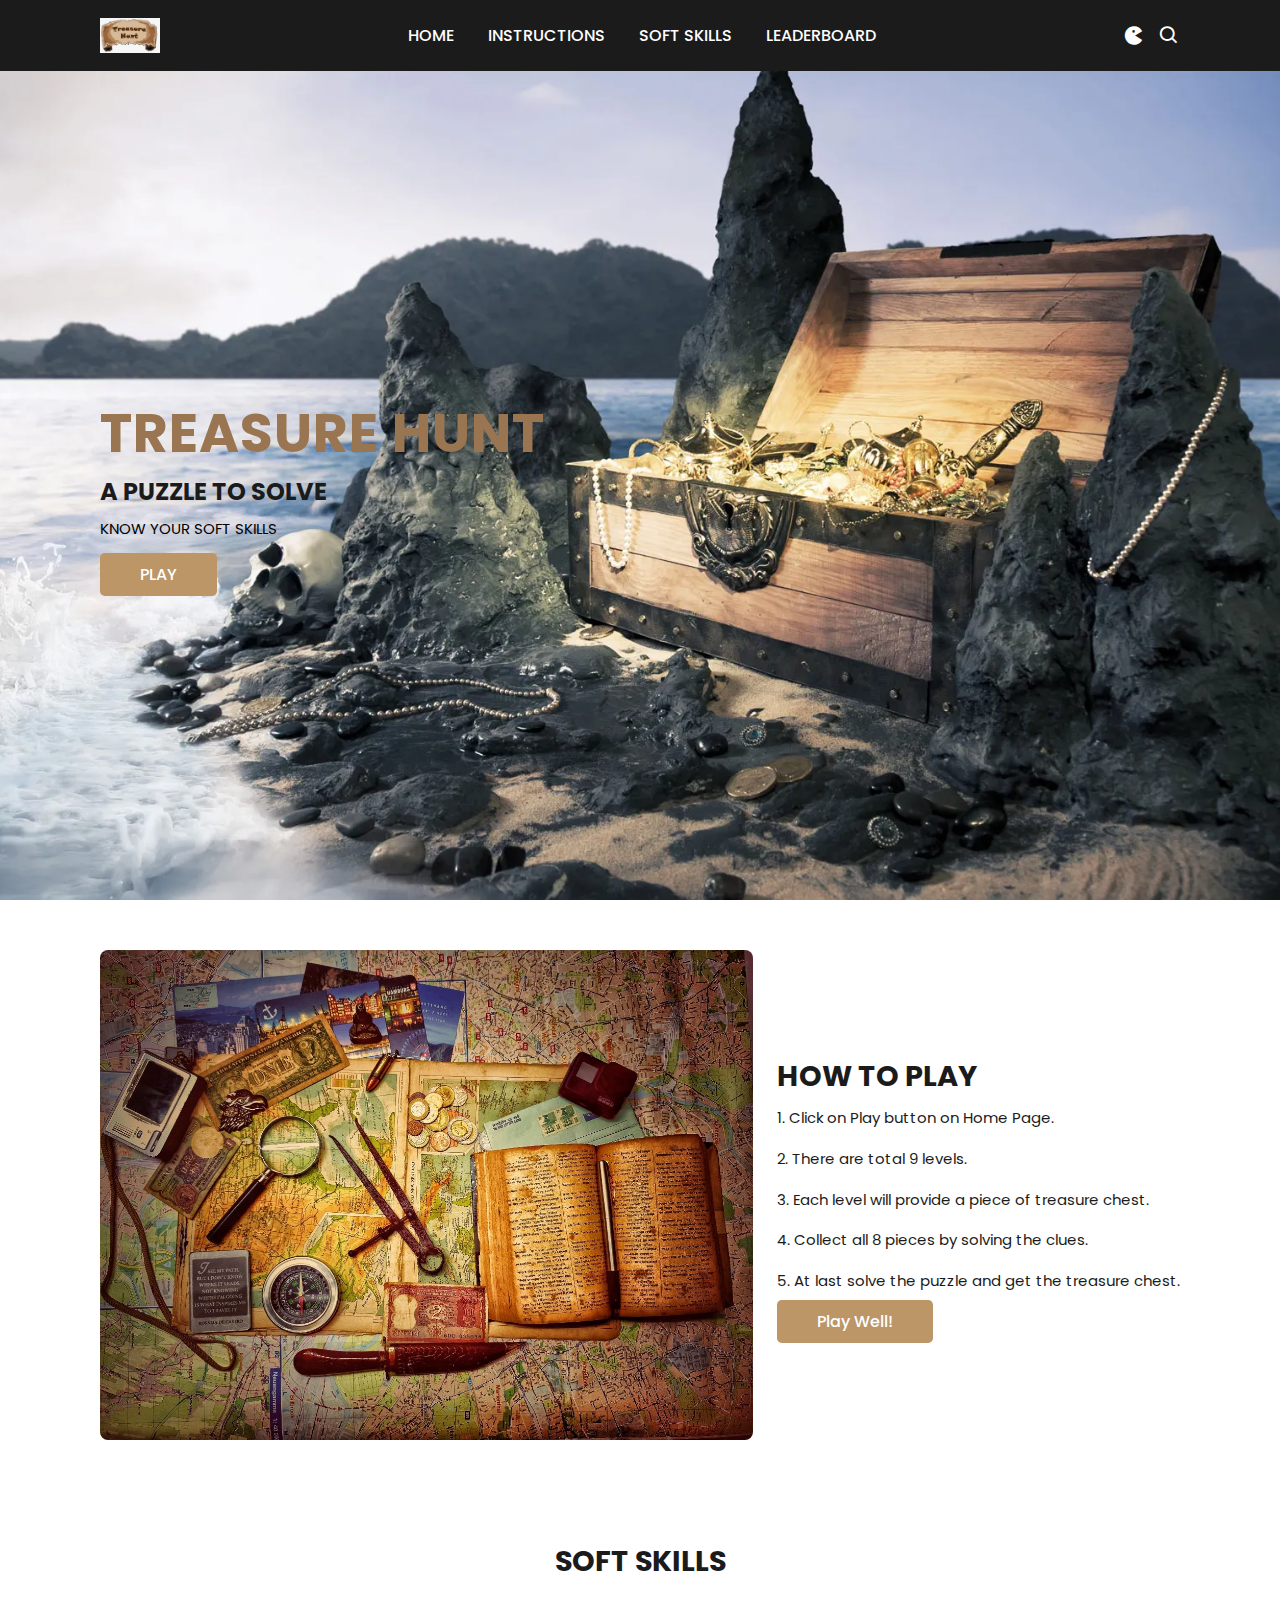
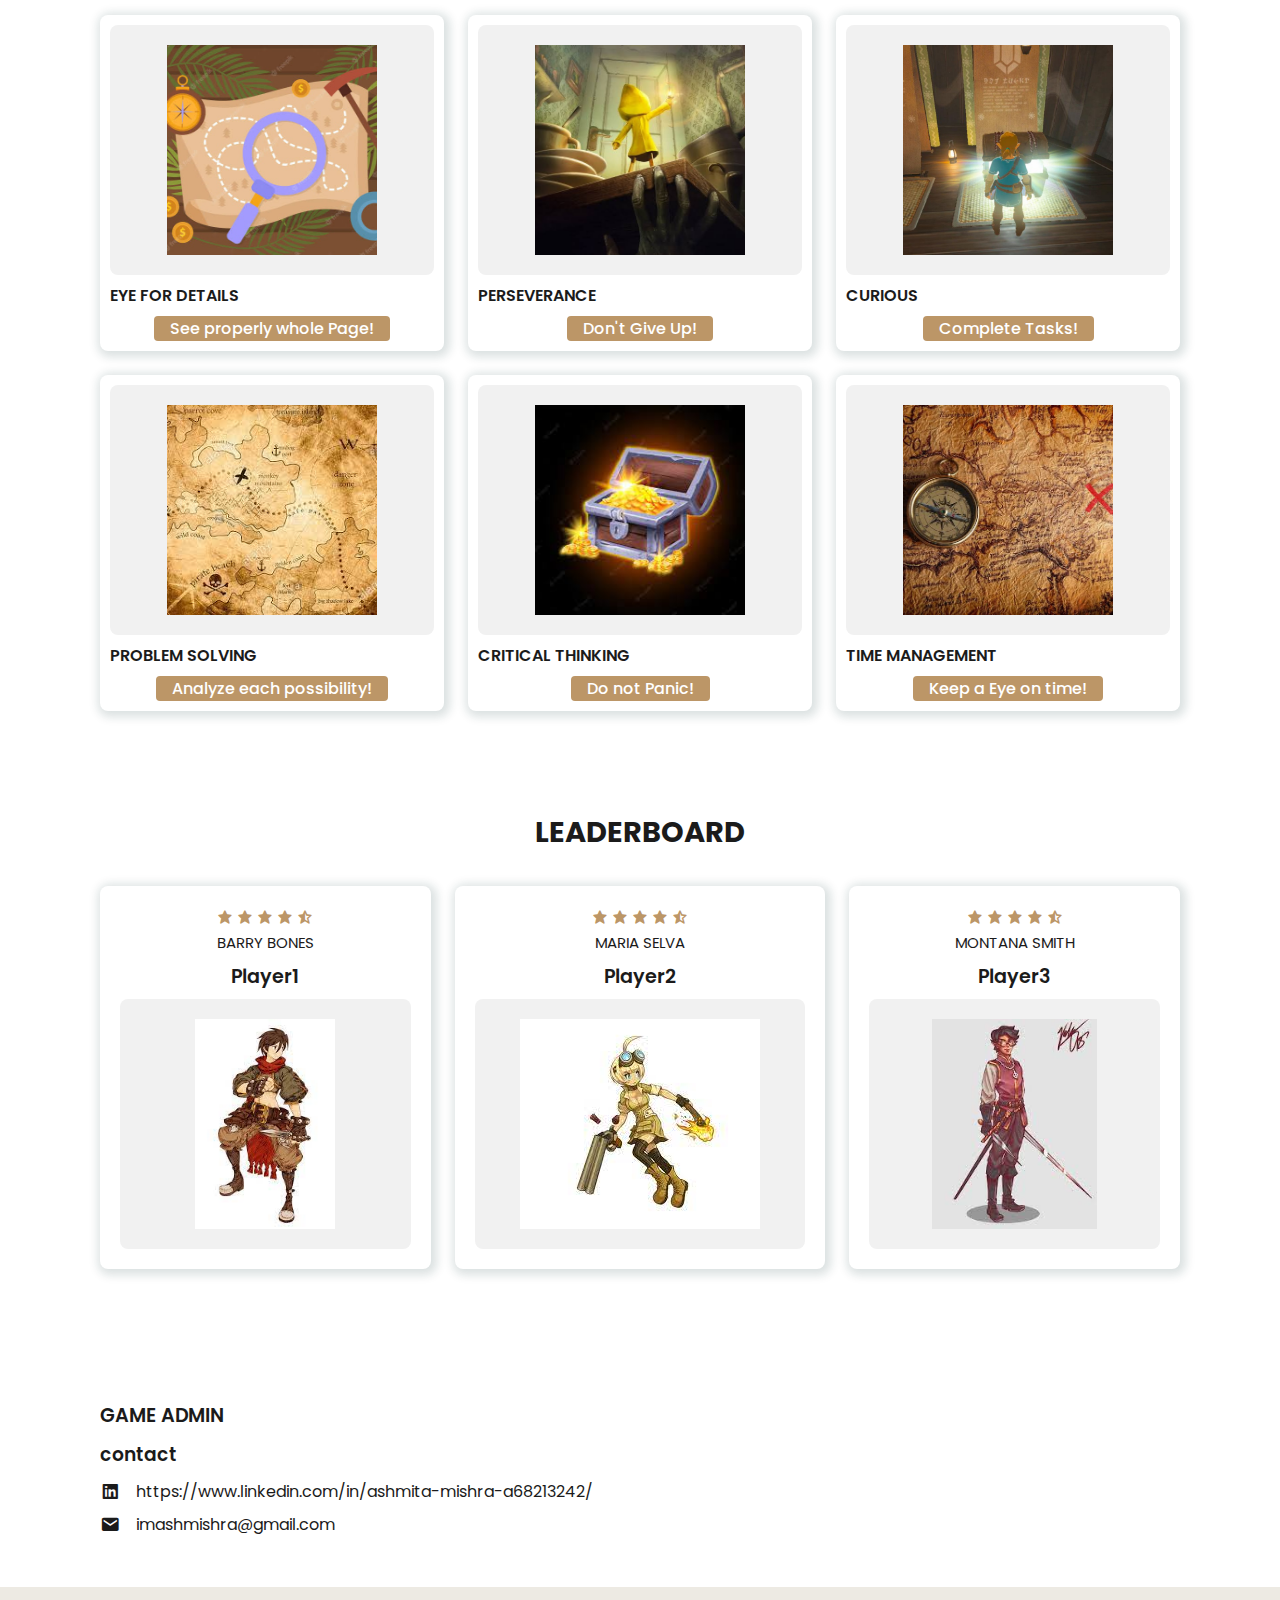
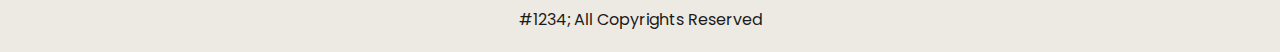
==== home.html @ ec0bfbca "Add files via upload" ====
<html lang="en">
<head>
    <meta charset="UTF-8">
    <meta http-equiv="X-UA-Compatible" content="IE=edge">
    <meta name="viewport" content="width=device-width, initial-scale=1.0">
    <title>HOME</title>
    
    <link rel="stylesheet" type="text/css" href="home.css">
    <link rel="stylesheet"
    href="https://unpkg.com/boxicons@latest/css/boxicons.min.css">
  </head>

</head>
<body>

    <header>
        <a href="#" class="logo">
            <img src="treasurehunt.jpeg" alt="">
        </a>

        <i class='bx bx-menu' id="menu-icon"></i>

        <ul class="navbar">
            <li> <a href="#home">HOME</a> </li>
            <li> <a href="#about">INSTRUCTIONS</a> </li>
            <li> <a href="#products">SOFT SKILLS</a> </li>
            <li> <a href="#customers">LEADERBOARD</a> </li>
        </ul>

        <div class="header-icon" >
            <i class='bx bxs-game'></i>
            <i class='bx bx-search' id="search-icon" ></i>
        </div>

        <div class="search-box" >
            <input type="search" name="" id="" placeholder="SEARCH">
        </div>
    </header>

    <section class="home" id="home" >
        <div class="home-text">
            <h1></h1>
            <h1>TREASURE HUNT</h1>
               <h2> A PUZZLE TO SOLVE</h2>
            <p>KNOW YOUR SOFT SKILLS </p>
            <a href="index.html" class="btn" > PLAY  </a>
        </div>

        <!-- <div class="home-img" >
            <img src="" alt="">
        </div> -->
    </section>

    <section class="about" id="about" >
        <div class="about-img">
            <img src="insts.jpg" alt="">
        </div>
        <div class="about-text">
            <h2>HOW TO PLAY</h2>
            <p>1. Click on Play button on Home Page.</p>
            <p>2. There are total 9 levels.</p>
            <p>3. Each level will provide a piece of treasure chest.</p>
            <p>4. Collect all 8 pieces by solving the clues.</p>
            <p>5. At last solve the puzzle and get the treasure chest.</p>
            <a href="#" class="btn" >Play Well!</a>
        </div>
    </section>

    <section class="products" id="products">
        <div class="heading">
            <h2> SOFT SKILLS</h2>
        </div>
        <div class="products-container">
            <div class="box">
                <img src="eyefor.jpg" alt="">
                <h3>EYE FOR DETAILS</h3>
                <div class="content">
                    <span>See properly whole Page!</span>
                    <!-- <a href="#"> add </a> -->
                </div>
            </div>

            <div class="box">
                <img src="prese.jpg" alt="">
                <h3>PERSEVERANCE</h3>
                <div class="content">
                    <span>Don't Give Up!</span>
                    <!-- <a href="#"> add </a> -->
                </div>
            </div>

            <div class="box">
                <img src="asdfgh.jpg" alt="">
                <h3>CURIOUS</h3>
                <div class="content">
                    <span>Complete Tasks!</span>
                    <!-- <a href="#"> add </a> -->
                </div>
            </div>

            <div class="box">
                <img src="psf.jpeg" alt="">
                <h3>PROBLEM SOLVING</h3>
                <div class="content">
                    <span>Analyze each possibility!</span>
                    <!-- <a href="#"> add </a> -->
                </div>
            </div>

            <div class="box">
                <img src="chest.jpeg" alt="">
                <h3>CRITICAL THINKING</h3>
                <div class="content">
                    <span>Do not Panic!</span>
                    <!-- <a href="#"> add </a> -->
                </div>
            </div>

            <div class="box">
                <img src="lastimg.jpg" alt="">
                <h3>TIME MANAGEMENT</h3>
                <div class="content">
                    <span>Keep a Eye on time!</span>
                    <!-- <a href="#"> add </a> -->
                </div>
            </div>
        </div>
    </section>    

    <section class="customers" id="customers">
        <div class="heading">
            <h2>LEADERBOARD</h2>
        </div>
        <div class="customers-container">
            <div class="box">
                <div class="stars">
                    <i class='bx bxs-star'></i>
                    <i class='bx bxs-star'></i>
                    <i class='bx bxs-star'></i>
                    <i class='bx bxs-star'></i>
                    <i class='bx bxs-star-half'></i>
                </div>
                <p>BARRY BONES</p>
                <h2>Player1</h2>
                <img src="a.jpeg" alt="">
            </div>

            <div class="box">
                <div class="stars">
                    <i class='bx bxs-star'></i>
                    <i class='bx bxs-star'></i>
                    <i class='bx bxs-star'></i>
                    <i class='bx bxs-star'></i>
                    <i class='bx bxs-star-half'></i>
                </div>
                <p>MARIA SELVA</p>
                <h2>Player2</h2>
                <img src="c.jpeg" alt="">
            </div>

            <div class="box">
                <div class="stars">
                    <i class='bx bxs-star'></i>
                    <i class='bx bxs-star'></i>
                    <i class='bx bxs-star'></i>
                    <i class='bx bxs-star'></i>
                    <i class='bx bxs-star-half'></i>
                </div>
                <p>MONTANA SMITH</p>
                <h2>Player3</h2>
                <img src="b.jpeg" alt="">
            </div>
        </div>
    </section>

    <section class="footer">
        <div class="footer-box">
            <h2>GAME ADMIN</h2>
            <!-- <p</p> -->
            <!-- <div class="social">
                <a href="#"><i class='bx bxl-facebook'></i></a>
                <a href="#"><i class='bx bxl-twitter'></i></a>
                <a href="#"><i class='bx bxl-instagram'></i></a>
                <a href="#"><i class='bx bxl-tiktok'></i></a>
            </div>
            <div class="footer-box">
                <h3>Support</h3>
                <li><a href="#">product</a></li>
                <li><a href="#">help</a></li>
                <li><a href="#">return</a></li>
                <li><a href="#">terms</a></li>
                <li><a href="#">use</a></li>

            </div>

            <div class="footer-box">
                <h3>Guidelines</h3>
                <li><a href="#">features</a></li>
                <li><a href="#">careers</a></li>
                <li><a href="#">blog</a></li>
                <li><a href="#">branch</a></li>
            </div> -->

            <div class="footer-box">
                <h3>contact</h3>
                <div class="contact">
                    <span><i class='bx bxl-linkedin-square'></i>https://www.linkedin.com/in/ashmita-mishra-a68213242/</span>
                    <span><i class='bx bxs-envelope'></i>imashmishra@gmail.com</span>
                </div>
            </div>
        </div>
    </section>

    <div class="copyright">
        <p>#1234; All Copyrights Reserved</p>
    </div>










    <script src="home.js"></script>

</body>
</html>
---- home.css ----
@import url('https://fonts.googleapis.com/css2?family=Poppins:wght@400;700&display=swap');

*{
    font-family: 'Poppins', sans-serif;
    margin: 0;
    padding: 0;
    box-sizing: border-box;
    scroll-padding-top: 4rem;
    scroll-behavior: smooth;
    list-style: none;
    text-decoration: none;

}

:root{
    --main-color:#bc9667;
    --second-color:#edeae3;
    --text-color:#1b1b1b;
    --bg-color:#fff;
    --textmain: #997551;

    --box-shadow: 2px 2px 10px 4px rgb(14 55 54 / 15%);

}

section{
    padding: 50px 100px;
}

img{
    width: 100%;
}

body{
    color: var(--text-color);
}

header{
    position: fixed;
    width: 100%;
    top: 0;
    right: 0;
    z-index: 1000;
    display: flex;
    justify-content: space-between;
    align-items: center;
    padding: 18px 100px;
    transition: 0.5s linear;
    background: var(--text-color);
    
}

header.shadow{
    background: var(--text-color);
    box-shadow: var(--box-shadow);

}


.logo img{
    width: 60px;


}

.navbar{
    display: flex;
}

.navbar a{
    padding: 8px 17px;
    color: var(--bg-color);
    font-size: 1rem;
    text-transform: uppercase;
    font-weight: 500;

}

.navbar a:hover{
    background: var(--main-color);
    border-radius: 0.2rem;
    transition: 0.2s all linear ;
}

.header-icon{
    font-size: 22px;
    cursor: pointer;
    z-index: 10000;
    display: flex;
    column-gap: 0.8rem;

}

.header-icon .bx{
    color: var(--bg-color);
}

.header-icon .bx:hover {
    color: var(--main-color);
}

#menu-icon{
    color: var(--bg-color);
    font-size: 24px;
    z-index: 100001;
    cursor: pointer;
    display: none;
}

.search-box{
    position: absolute;
    top: -100%;
    left: 50%;
    transform: translate(-50%);
    background: var(--bg-color);
    width: 100%;

}

.search-box.active{
    top: 110%;
    box-shadow: var(--box-shadow) ;
    transition: 0.2s all linear ;
}

.search-box input{
    padding: 20px;
    border: none;
    outline: none;
    width: 100%;
    font-size: 1rem;
    color: var(--main-color);

}

.search-box input::placeholder{
    font-size: 1rem;
    font-weight: 500;

}

.home{
    width: 100%;
    min-height: 100vh;
    background: url('BACK.webp');
    background-repeat: no-repeat;
    background-size: cover;
    background-position: center;
    display: grid;
    grid-template-columns: repeat(auto-fit, minmax(17rem, auto));
    align-items: center;
    gap: 1.5rem;
}

.home-text h1{
    font-size: 3.4rem;
    /* padding: 10px 40px; */
    /*border-radius: 0.3rem; */
    /* background: var(--main-color); */
    color: var(--textmain) ;
    font-weight: 500;
    text-transform: uppercase;
    letter-spacing: 1px;
    font-weight: 700;
    margin-top: 5rem;
    

}

.home-text p{
    font-size: 0.938rem;
    color: black;
    margin: 0.5rem 0 1.4rem;

}

.btn{
    padding: 10px 40px;
    border-radius: 0.3rem;
    background: var(--main-color);
    color: var(--bg-color);
    font-weight: 500;
}

.btn:hover{
    background: #8a6f4d;
}

.about{
    display: grid;
    grid-template-columns: repeat(auto-fit, minmax(17rem, auto));
    align-items: center;
    gap: 1.5rem;
}

.about-img img{
    border-radius: 0.5rem;
}

.about-text h2{
    font-size: 1.8rem;
    text-transform: uppercase;
}

.about-text p {
    font-size: 0.938rem;
    margin: 0.5rem 0 1.1rem;

}

.heading{
    text-align: center;
}

.heading h2{
    font-size: 1.8rem;
    text-transform: uppercase;
}

.products-container{
    display: grid;
    grid-template-columns: repeat(auto-fit, minmax(280px, auto));
    align-items: center;
    gap: 1.5rem;
    margin-top: 2rem;

}

.products-container .box{
    position: relative;
    padding: 10px ;
    display: flex;
    flex-direction: column;
    justify-content: center;
    border-radius: 0.5rem;
    box-shadow: var(--box-shadow);
}

.products-container img{
    width: 100%;
    height: 250px;
    object-fit: contain;
    object-position: center;
    padding: 20px;
    background: #f1f1f1;
    border-radius: 0.5rem;

}

.products-container .box h3{
    font-size: 1rem;
    font-weight: 600;
    text-transform: uppercase;
    margin: 0.5rem 0 0.5rem;
}

.products-container .box .content{
    display: flex;
    align-items: center;
    justify-content: space-around;

}

.products-container .box .content span{
    padding: 0 1rem;
    color: var(--bg-color);
    background: var(--main-color);
    border-radius: 4px;
    font-weight: 500;

}

.products-container .box .content a{
    padding: 0 1rem;
    color: var(--text-color);
    border: 2px solid var(--main-color);
    border-radius: 4px;
    text-transform: uppercase;

}

.products-container .box .content a:hover{
    background: var(--main-color);
    color: var(--bg-color);
    transition: 0.2s all linear;
}

.customers-container{
    display: grid;
    grid-template-columns: repeat(auto-fit, minmax(280px, auto));
    align-items: center;
    gap: 1.5rem;
    margin-top: 2rem;
}

.customers-container .box{
    padding: 20px;
    box-shadow: var(--box-shadow);
    border-radius: 0.5rem;
    text-align: center;

}

.stars .bx{
    color: var(--main-color);
}

.customers-container .box p{
    font-size: 0.938rem;

}

.customers-container .box h2{
    font-size: 1.2rem;
    font-weight: 600;
    margin: 0.5rem 0 0.5rem;
}

.customers-container .box img{
    width: 100%;
    height: 250px;
    object-fit: contain;
    object-position: center;
    padding: 20px;
    background: #f1f1f1;
    border-radius: 0.5rem;
}

.customers-container .box:hover{
    background:var(--second-color);
    transition: 0.2s all linear;
}


.footer{
    display: grid;
    grid-template-columns: repeat(auto-fit, minmax(280px, auto));
    align-items: center;
    gap: 1.5rem;
    margin-top: 2rem;
}
.footer-box h2{
    font-size: 1.2rem;
    font-weight: 600;
    margin-bottom: 10px;

}

.footer-box p{
    font-size: 0.938rem;
    margin-bottom: 10px;
}

.social{
    display: flex;
    align-items: center;
    column-gap: 0.5rem;

}

.social a .bx{
    font-size: 24px;
    color: var(--text-color);
    padding: 0.2rem;
}

.social a .bx:hover{
    background: var(--main-color);
    color: var(--bg-color);
}

.footer-box h3{
    font-weight: 600;
    margin-bottom: 10px;
}

.footer-box li a{
    color: var(--text-color);
}

.footer-box li a:hover{
    color: var(--main-color);
}

.contact{
    display: flex;
    flex-direction: column;
    row-gap: 0.5rem;
}

.contact span{
    display: flex;
    align-items: center;
}

.contact i {
    font-size: 20px;
    margin-right: 1rem;
}

.copyright{
    padding: 20px;
    text-align: center;
    background: var(--second-color);
}


@media (max-width:1058px){
    header{
        padding: 16px 60px;
    }
    section{
        padding: 50px 60px;
    }

    .home-text h1{
        font-size: 2.4rem;
    }
}

@media (max-width:991px){
    header{
        padding: 16px 4%;
    }
    section{
        padding: 50px 4%;
    }

    .home-text h1{
        font-size: 2rem;
    }
}

@media (max-width:768px){
    header{
        padding: 12px 4%;
    }
    #menu-icon{
        display: initial;
    }
    .navbar{
        position: absolute;
        top: -570px;
        left: 0;
        right: 0;
        display: flex;
        flex-direction: column;
        background: var(--second-color);
        row-gap: 1.4rem;
        padding: 20px;
        transition: 0.3s;
        text-align: center;
    }
    .navbar{
        color: var(--text-color);
    }
    .navbar a:hover{
        color: var(--bg-color);
    }
    .navbar.active{
        top: 100%;
    }

    .about{
        align-items: center;
    }
    
}







/* *{
    padding: 0;
    margin: 0;
    font-family: sans-serif;
    box-sizing: border-box;
}
body{
    height: 100vh;
    background: url('file:///C:/elitmus/home/home.jpeg');
    background-size: 100%;
    background-repeat: no-repeat;
    background-position: center;
}

header{
    height: 60px;
    display: flex;
    justify-content: space-around;
    color: white;
    background-color: #000;
    

}

header ul{
    list-style: none;
    display: flex;
}

header ul li{
    width: 150px;
    height: 60px;
    line-height: 60px;
    text-align: center;
    cursor: pointer;
}

header ul li:hover{
    background: linear-gradient(#cc66ff, #f4f4f4);
}

header ul li:nth-child(){
    border-top: 4px solid #cc33ff;
}

main{
    height: calc(100vh - 60px);
    display: flex;
    justify-content: center;
    align-items: center;
    flex-direction: column;
}

main p{
    width: 700px;
    height: 80px;
    line-height: 80px;
    text-align: center;
    font-size: 50px;
    background-color: #000;
    color: white;
    border-radius: 20px;


}


main button{
    width: 250px;
    height: 60px;
    border: none;
    outline: none;
    border-radius: 10px;
    margin-top: 30px;
    font-size: 30px;
    background: linear-gradient(#cc33ff, #f4f4f4);
    cursor: pointer;


}

main button:hover{
    transform: translate(5px);
    transition: 0.2s;
} */

/* }

.user{
    background-color: antiquewhite;
}

.home{
    background: aqua;
    background-image: url('file:///C:/elitmus/home/home.jpeg');
    text-align: center;

}

img{
    align-items: center;
    height: 100%;
    width: 100%;
} */
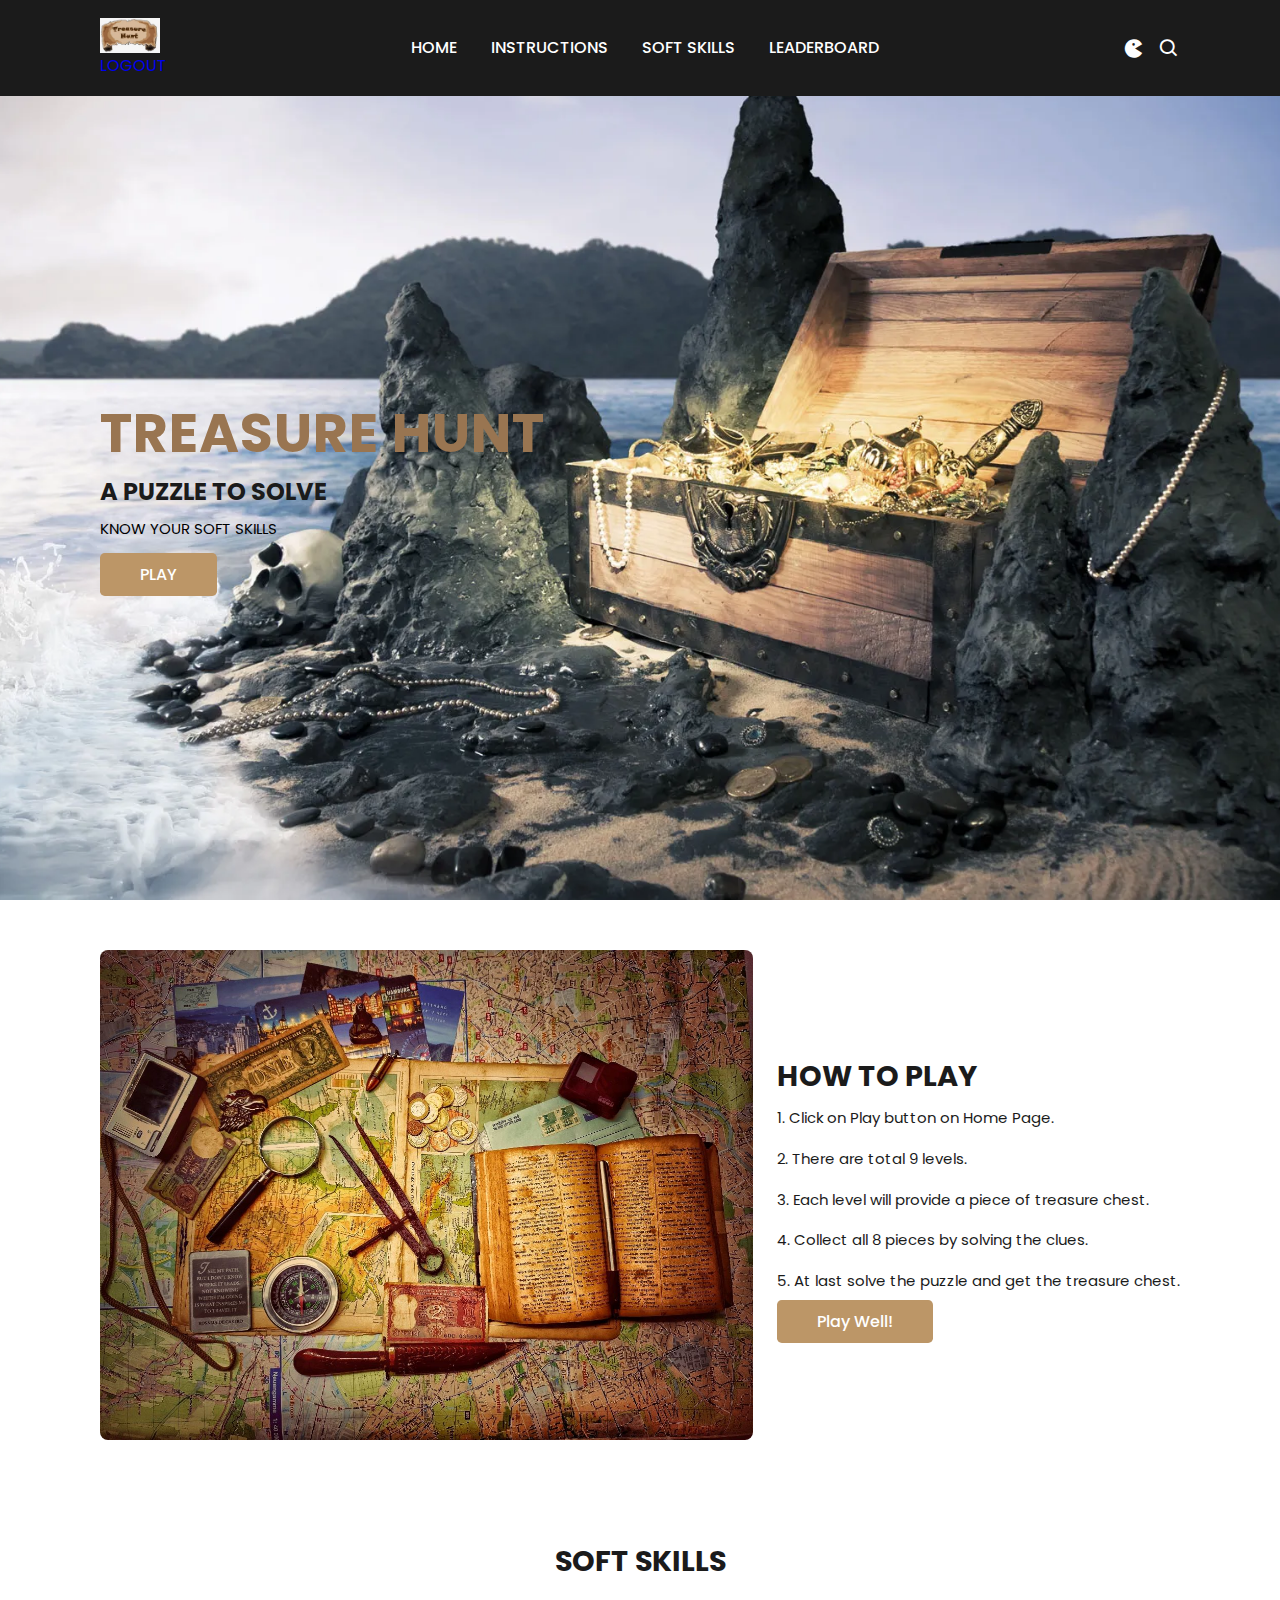
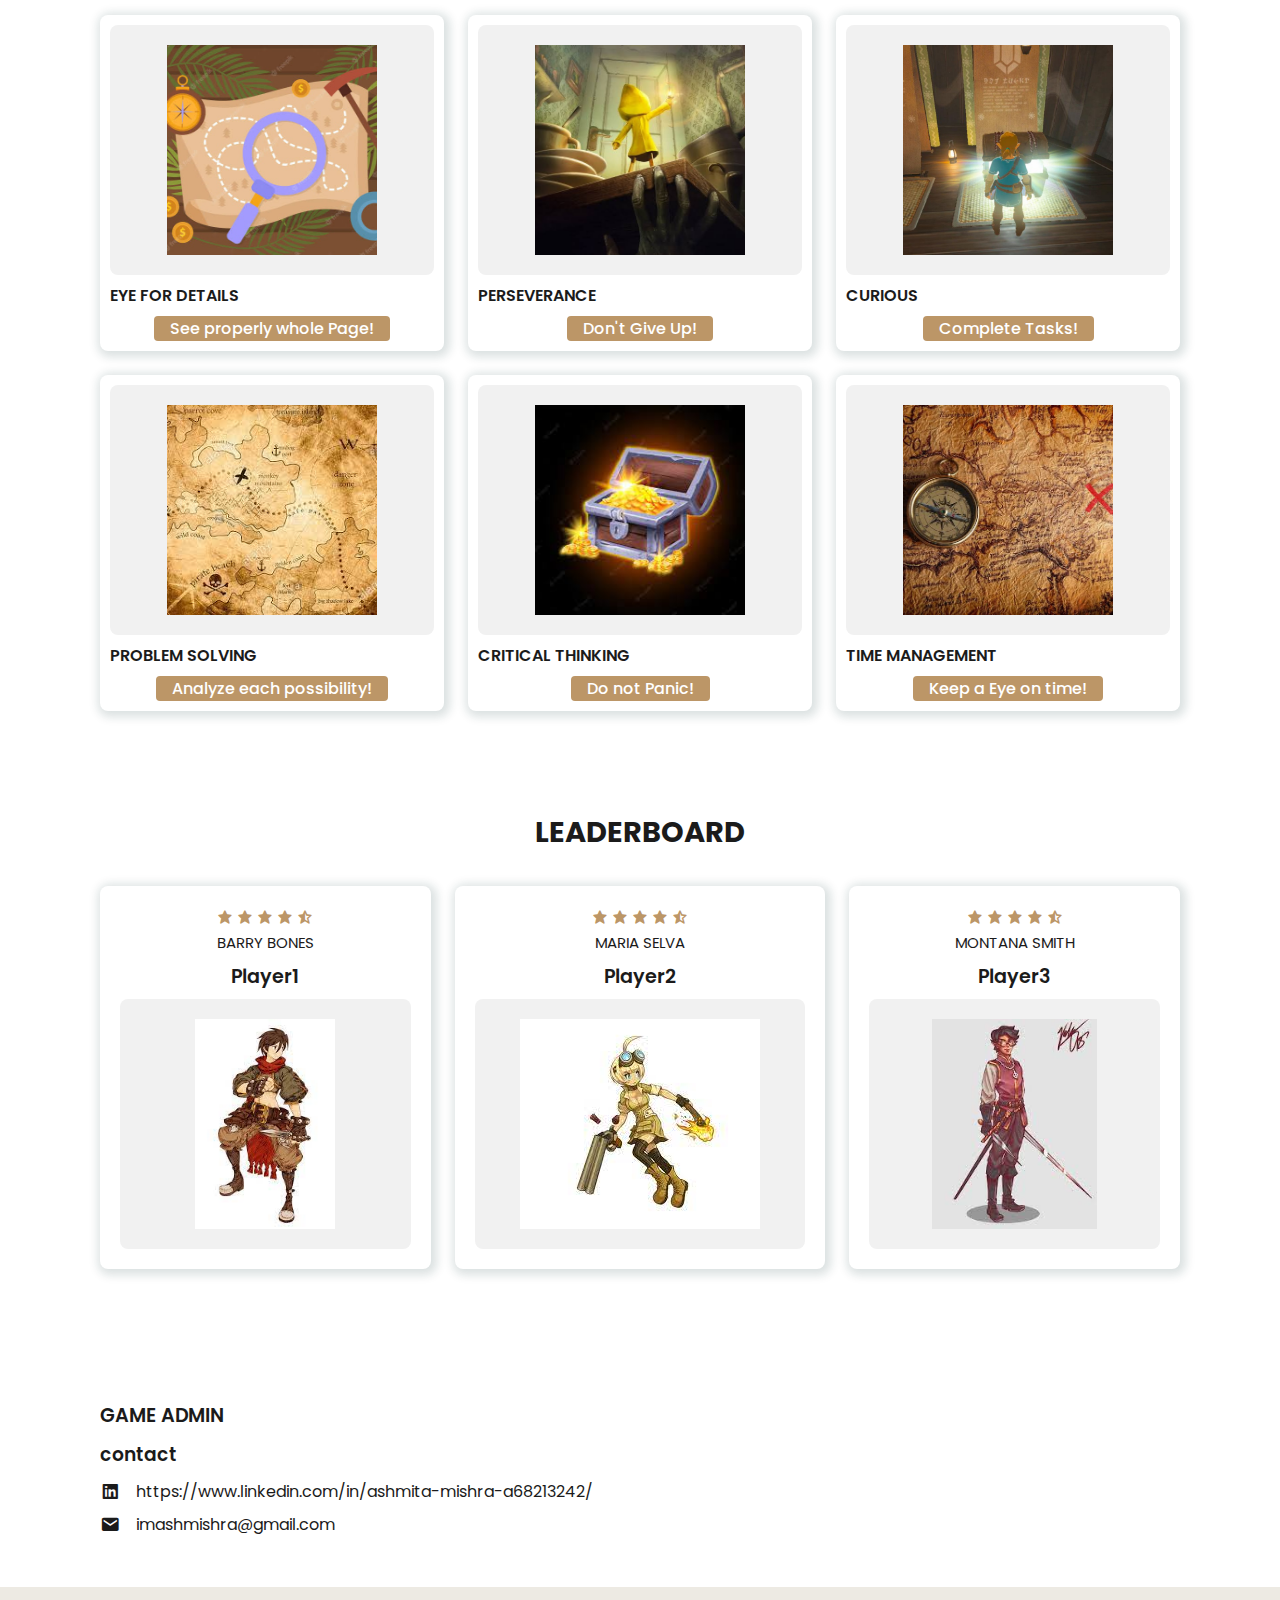
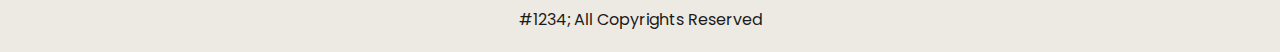
==== commit bb14acd7: "home.html" ====
--- a/home.html
+++ b/home.html
@@ -14,8 +14,11 @@
 <body>
 
     <header>
-        <a href="#" class="logo">
+        <a href="index.html" class="logo">
             <img src="treasurehunt.jpeg" alt="">
+            <ul class="text">
+                <li>LOGOUT</li>
+            </ul>
         </a>
 
         <i class='bx bx-menu' id="menu-icon"></i>
@@ -43,7 +46,7 @@
             <h1>TREASURE HUNT</h1>
                <h2> A PUZZLE TO SOLVE</h2>
             <p>KNOW YOUR SOFT SKILLS </p>
-            <a href="index.html" class="btn" > PLAY  </a>
+            <a href="que.html" class="btn" > PLAY  </a>
         </div>
 
         <!-- <div class="home-img" >
@@ -227,4 +230,4 @@
     <script src="home.js"></script>
 
 </body>
-</html>+</html>
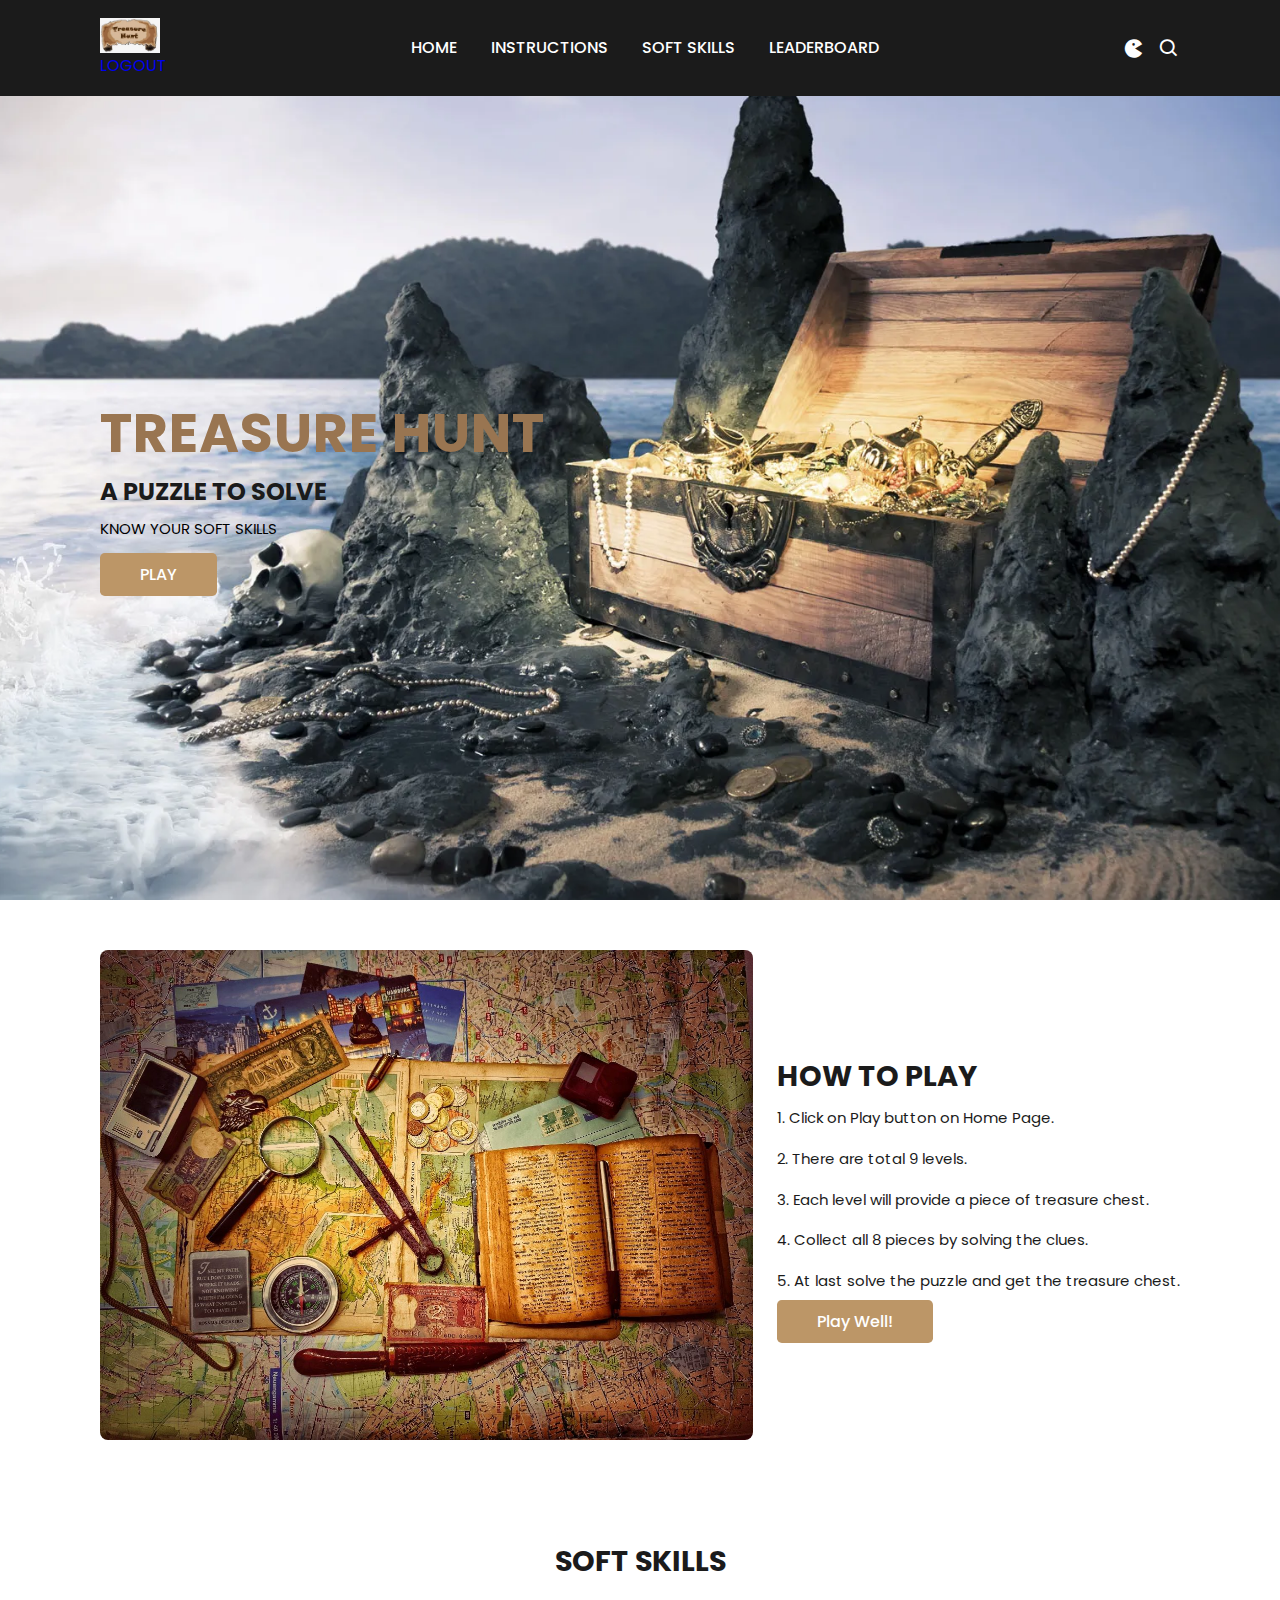
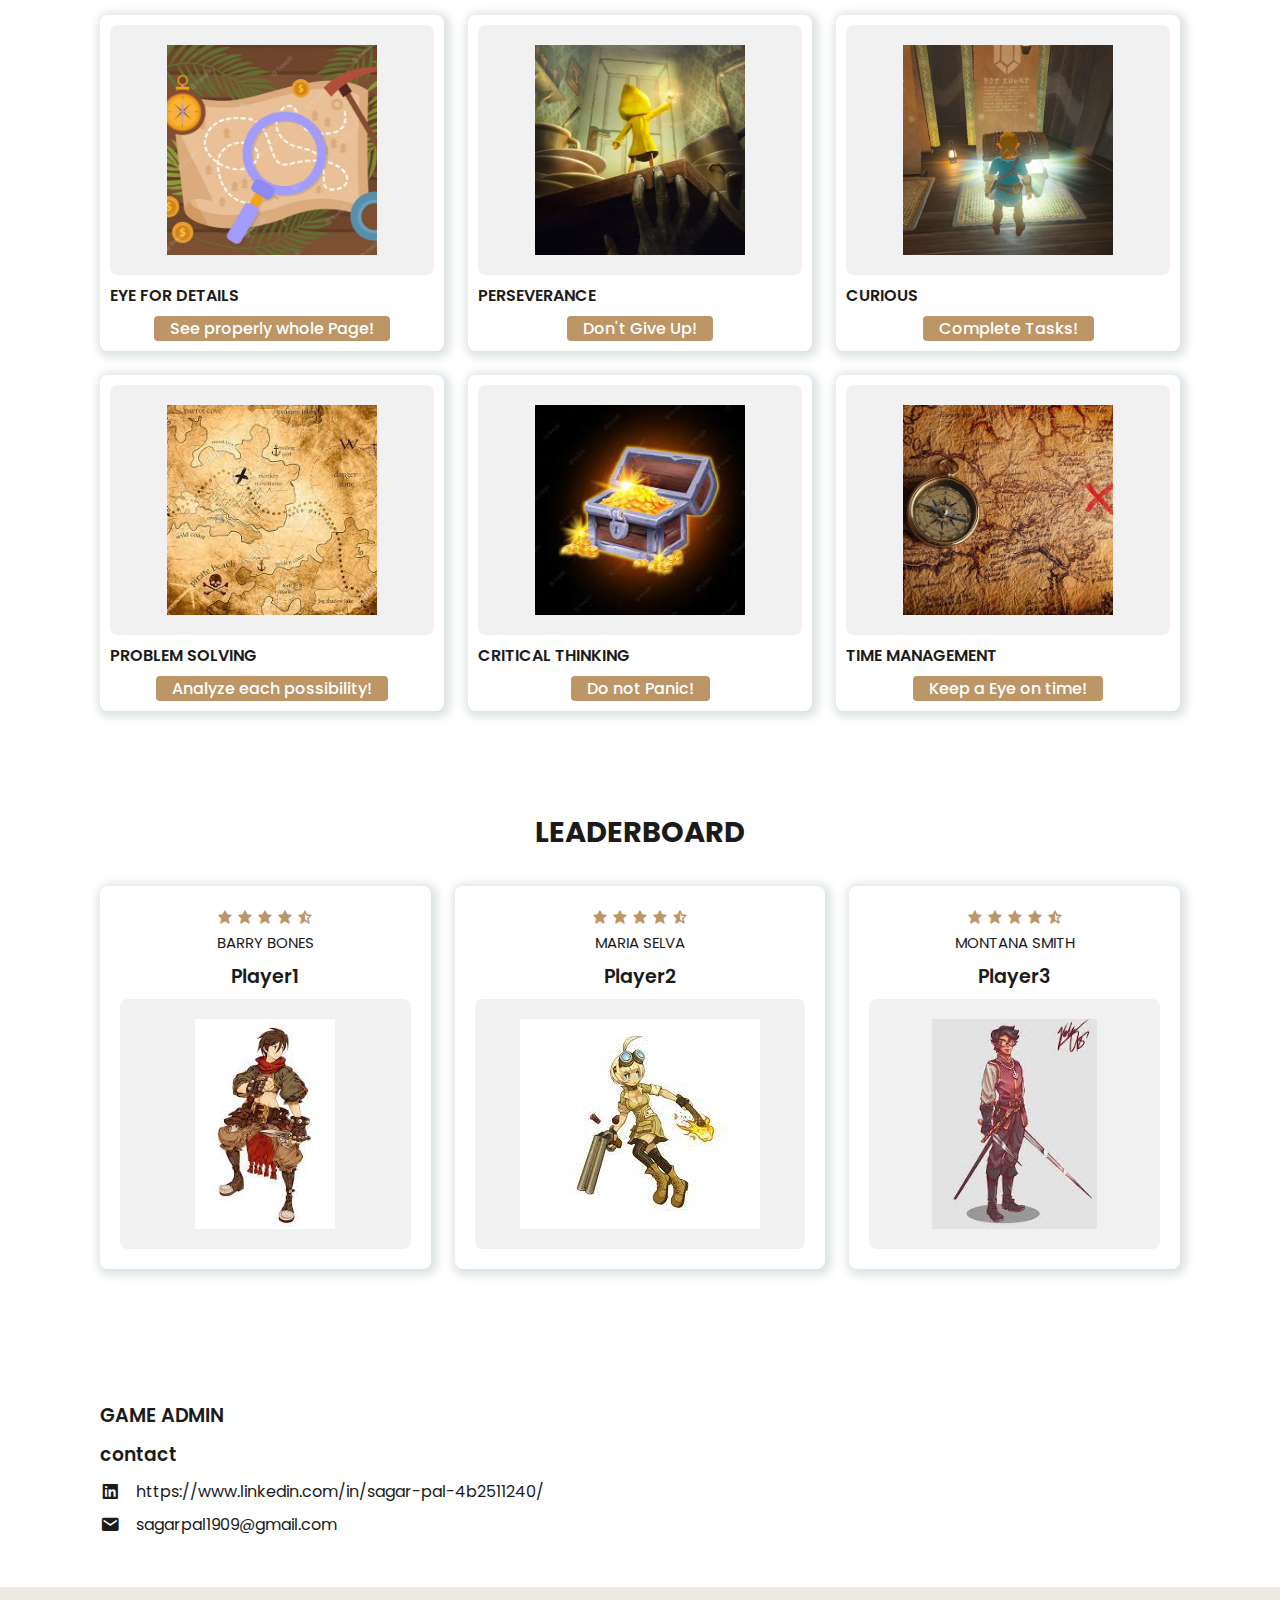
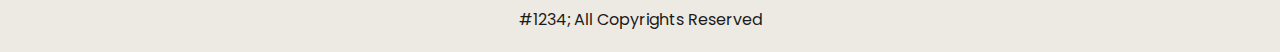
==== commit af7a1421: "home.html" ====
--- a/home.html
+++ b/home.html
@@ -207,8 +207,8 @@
             <div class="footer-box">
                 <h3>contact</h3>
                 <div class="contact">
-                    <span><i class='bx bxl-linkedin-square'></i>https://www.linkedin.com/in/ashmita-mishra-a68213242/</span>
-                    <span><i class='bx bxs-envelope'></i>imashmishra@gmail.com</span>
+                    <span><i class='bx bxl-linkedin-square'></i>https://www.linkedin.com/in/sagar-pal-4b2511240/</span>
+                    <span><i class='bx bxs-envelope'></i>sagarpal1909@gmail.com</span>
                 </div>
             </div>
         </div>
